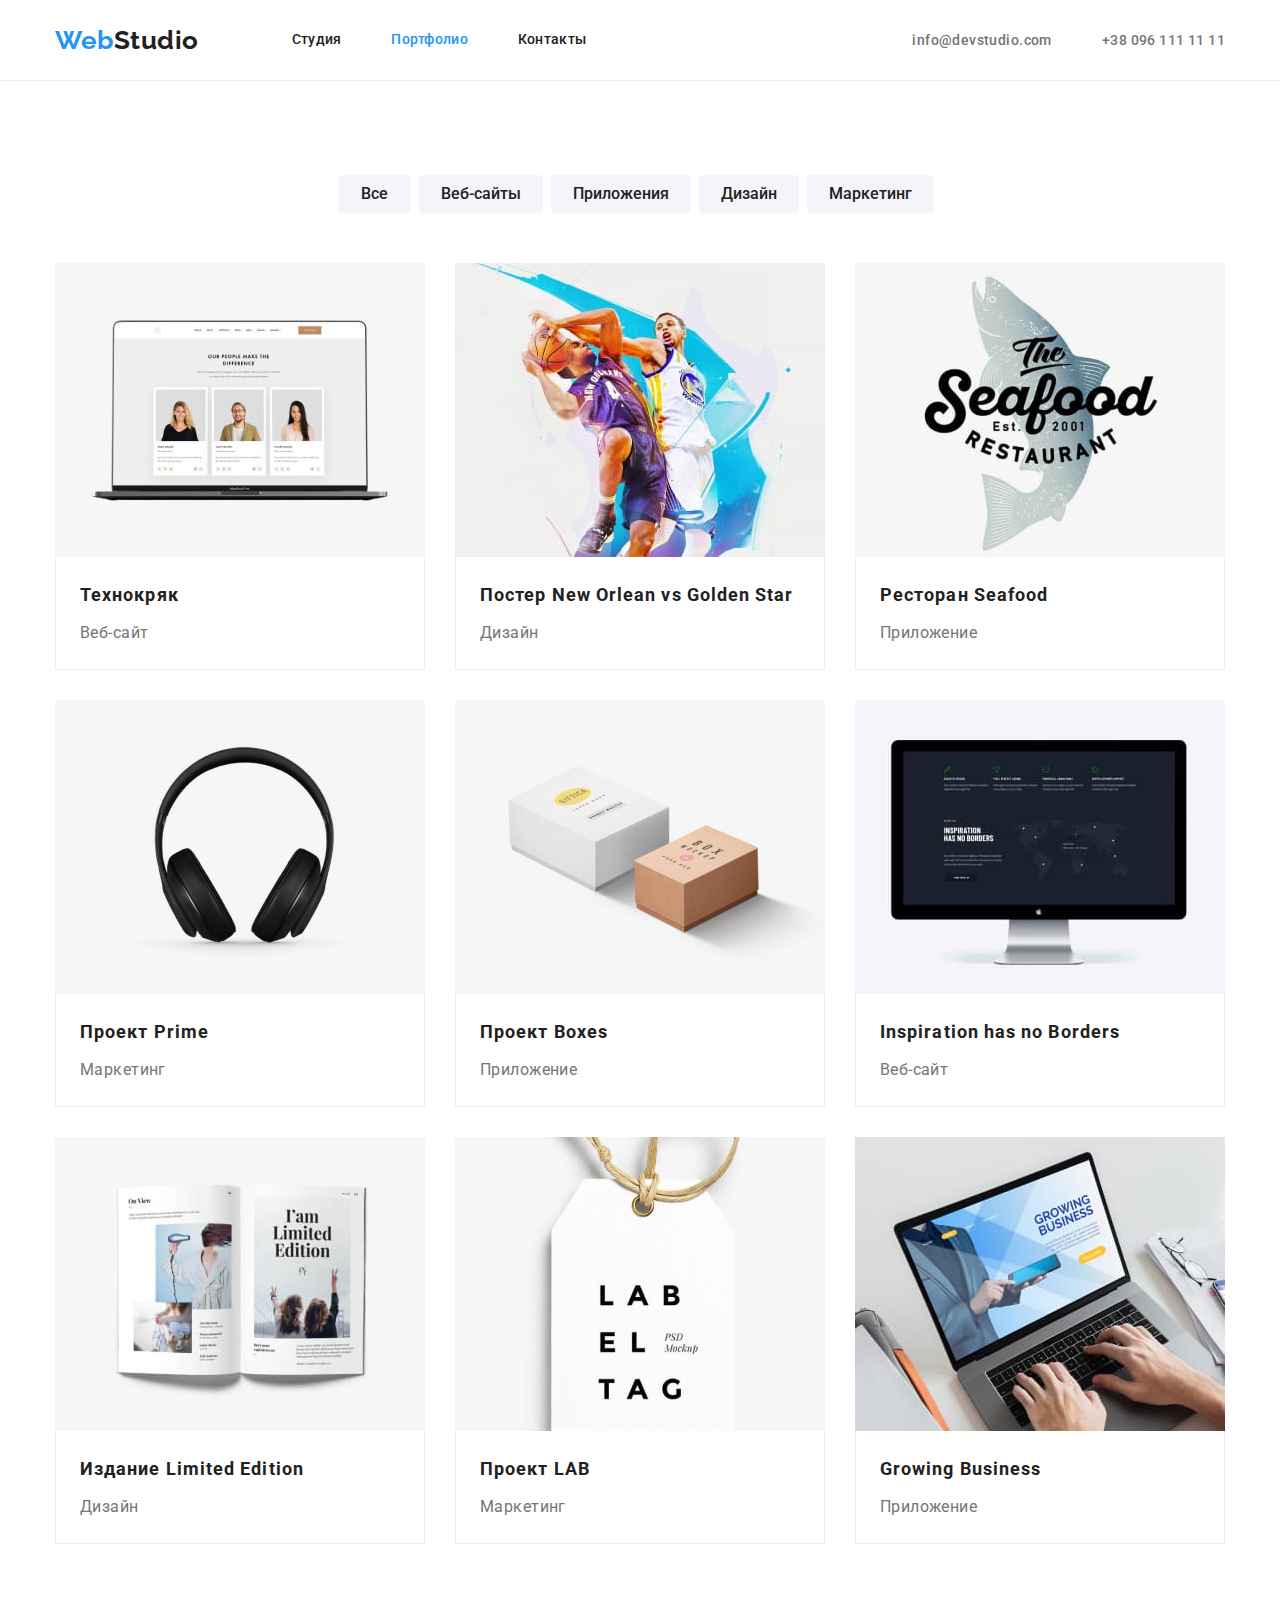
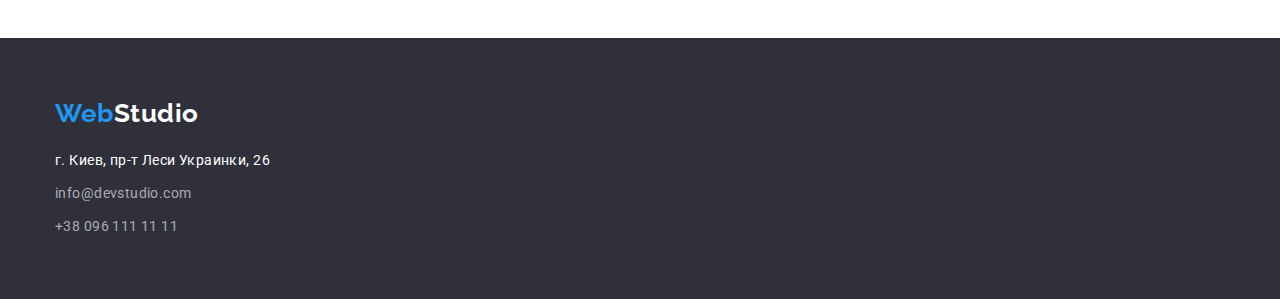
==== portfolio.html @ bd43dd27 "Summary" ====
<!DOCTYPE html>
<html lang="ru">
  <head>
    <meta charset="UTF-8" />
    <meta http-equiv="X-UA-Compatible" content="IE=edge" />
    <meta name="viewport" content="width=device-width, initial-scale=1.0" />
    <title>Веб-студия - Портфолио</title>
    <link
      href="https://fonts.googleapis.com/css2?family=Raleway:wght@700&family=Roboto:wght@400;500;700;900&display=swap"
      rel="stylesheet"
    />
    <link
      rel="stylesheet"
      href="https://cdnjs.cloudflare.com/ajax/libs/modern-normalize/1.1.0/modern-normalize.min.css"
    />
    <link rel="stylesheet" href="./css/styles.css" />
  </head>

  <body>
    <!-- Шапка -->
    <header class="page-header">
      <nav class="container main-nav">
        <a class="logo" href="./index.html" lang="en"
          >Web<span class="logo-web">Studio</span></a
        >
        <ul class="pages-list">
          <li class="item"><a class="link" href="./index.html">Студия</a></li>
          <li class="item">
            <a class="link current" href="">Портфолио</a>
          </li>
          <li class="item"><a class="link" href="">Контакты</a></li>
        </ul>
        <ul class="contact-list">
          <li class="item">
            <a class="link" href="mailto:info@devstudio.com"
              >info@devstudio.com</a
            >
          </li>
          <li class="item">
            <a class="link" href="tel:+380961111111">+38 096 111 11 11</a>
          </li>
        </ul>
      </nav>
    </header>

    <main>
      <!--Наши услуги-->
      <section class="section-works">
       <div class="container">
        <h1 class="visualy-hidden">Наши услуги</h1>
        <ul class="button">
            <li><button class="item" type="button">Все</button></li>
            <li><button class="item" type="button">Веб-сайты</button></li>
            <li><button class="item" type="button">Приложения</button></li>
            <li><button class="item" type="button">Дизайн</button></li>
            <li><button class="item" type="button">Маркетинг</button></li>
          </ul>
          <ul class="work-cards">
            <li class="card">
              <a class="link" href=""
                ><img
                  class="card-image"
                  src="./images/tehnokryak.jpg"
                  alt="Три фото членов команды"
                  width="370"/>
              <div class="card-sign">
                <h2 class="title">Технокряк</h2>
                <p class="text">Веб-сайт</p></a>
              </div>
            </li>
           <li class="card">
              <a class="link" href=""
                ><img
                  class="card-image"
                  src="./images/poster-new-orlean.jpg"
                  alt="Два баскетболиста"
                  width="370"/>
                  <div class="card-sign">
                <h2 class="title">
                  Постер <span lang="en">New Orlean vs Golden Star</span>
                </h2>
                <p class="text">Дизайн</p></a>
              </div>
            </li>
            <li class="card">
              <a class="link" href=""
                ><img
                  class="card-image"
                  src="./images/restaurant-seafood.jpg"
                  alt="Логотип ресторана Seafood"
                  width="370"/>
                  <div class="card-sign">
                <h2 class="title">Ресторан <span lang="en">Seafood</span></h2>
                <p class="text">Приложение</p></a>
              </div>
            </li>
          <li class="card">
              <a class="link" href=""
                ><img
                  class="card-image"
                  src="./images/project-prime.jpg"
                  alt="Наушники"
                  width="370"/>
                  <div class="card-sign">
                <h2 class="title">Проект <span lang="en">Prime</span></h2>
                <p class="text">Маркетинг</p></a>
              </div>
            </li>
          <li class="card">
              <a class="link" href=""
                ><img
                  class="card-image"
                  src="./images/project-boxes.jpg"
                  alt="Две коробки"
                  width="370"/>
                  <div class="card-sign">
                <h2 class="title">Проект <span lang="en">Boxes</span></h2>
                <p class="text">Приложение</p></a>
              </div>
            </li>
            <li class="card">
              <a class="link" href=""
                ><img
                  class="card-image"
                  src="./images/inspiration.jpg"
                  alt="Заголовок на темном фоне"
                  width="370"/>
                  <div class="card-sign">
                <h2 class="title" lang="en">Inspiration has no Borders</h2>
                <p class="text">Веб-сайт</p></a>
              </div>
            </li>
            <li class="card">
              <a class="link" href=""
                ><img
                  class="card-image"
                  src="./images/limited-edition.jpg"
                  alt="Разворот журнала"
                  width="370"/>
                  <div class="card-sign"> 
                <h2 class="title">
                  Издание <span lang="en">Limited Edition</span>
                </h2>
                <p class="text">Дизайн</p></a>
              </div> 
            </li>
            <li class="card">
              <a class="link" href=""
                ><img
                  class="card-image"
                  src="./images/project-lab.jpg"
                  alt="Этикетка Lab el Tag"
                  width="370"/>
                  <div class="card-sign"> 
                <h2 class="title">Проект <span lang="en">LAB</span></h2>
                <p class="text">Маркетинг</p></a>
              </div> 
            </li>
            <li class="card">
              <a class="link" href=""
                ><img
                  class="card-image"
                  src="./images/growing-bisiness.jpg"
                  alt="Руки на клавиатуре ноутбука"
                  width="370"/>
                <div class="card-sign"> 
                <h2 class="title" lang="en">Growing Business</h2>
                <p class="text">Приложение</p></a>
                 </div> 
            </li>
           </ul>
        </div>
      </section>
    </main>

    <!--Подвал-->
    <footer class="footer">
      <div class="container">
        <a class="logo" href="./index.html" lang="en"
          >Web<span class="logo-web">Studio</span></a
        >
        <address>
          <ul class="address">
            <li class="item"><p class="text">г. Киев, пр-т Леси Украинки, 26</p></li>
            <li class="item">
              <a class="link" href="mailto:info@devstudio.com"
                >info@devstudio.com</a>
            </li>
            <li class="item">
              <a class="link" href="tel:+380961111111">+38 096 111 11 11</a>
            </li>
          </ul>
        </address>
    </footer>
  </body>
</html>
---- css/styles.css ----
:root {
  --primary-text-color: #757575;
  --title-text-color: #212121;
  --first-accent-color: #2196f3;
  --second-accent-color: #ffffff;
  --second-background-color: #f5f4fa;
  --third-background-color: #2f303a;
}

html{
  box-sizing: border-box;
  } 
*,
*::before,
*::after{
box-sizing: inherit;
}

body {
  margin: 0;
  background-color: #ffffff;
  color: #757575;

  font-family: Roboto, sans-serif;
  font-size: 14px;
  letter-spacing: 0.03em;
}

ul {
  list-style: none;
  padding: 0;
  margin: 0;
}

.link {
  text-decoration: none;
  padding: 0;
  margin: 0;
}

h1, h2, h3, p{
  margin: 0;
}

img{
  display: block;
  max-width: 100%;
  height: auto;
 }

/* основной цвет текста #757575 (абзацы) */
/* вторичный цвет текста #212121 (заголовки h2,h3)*/
/* акцентный цвет #2196f3 */
/* вторичный цвет фона #f5f4fa */

/* Навигация сайта - шапка */

/* Page header */
.container{
  width: 1200px;
  padding-left: 15px;
  padding-right: 15px;
  margin: 0 auto;  
}

.page-header .main-nav{
  display: flex;
  align-items: center;
}

.page-header{
  border-bottom: 1px solid #ECECEC;
}

.logo {
  color: var(--first-accent-color);

  font-family: Raleway, sans-serif;
  font-weight: 700;
  font-size: 26px;
  line-height: 1.19;
  letter-spacing: 0.02em;
  text-decoration: none;
}

.logo-web {
  color: var(--title-text-color);
}

.logo .logo-web:hover,
.logo .logo-web:hover:focus {
  color: var(--first-accent-color);
}

.pages-list{
  display: flex;
  margin-left: 93px;
}

.pages-list .item:not(:last-child){
  margin-right: 50px;
}

.pages-list .link {
  display: block;
  padding-top: 32px;
  padding-bottom: 32px;

  color: var(--title-text-color);

  font-weight: 500;
  line-height: 1.14;
  letter-spacing: 0.02em;
  text-decoration: none;
}

.pages-list .link.current {
  color: var(--first-accent-color);
}

.pages-list .link:hover,
.pages-list .link:focus {
  color: var(--first-accent-color);
}

.contact-list{
  display: flex;
  margin-left: auto;
}

.contact-list .item + .item{
  margin-left: 50px;
}

.contact-list .link {
  display: block;
  padding-top: 32px;
  padding-bottom: 32px;

  color: var(--primary-text-color);
  font-weight: 500;
  text-decoration: none;
}

.contact-list .link:hover,
.contact-list .link:focus {
  color: var(--first-accent-color);
}

/* Герой */
.hiro{
  text-align: center;
}

.hiro-title {
  color: var(--second-accent-color);

  font-weight: 900;
  font-size: 44px;
  line-height: 1.36;
  text-align: center;
  letter-spacing: 0.06em;
  text-transform: uppercase;
  width: 696px;
  margin: 0 auto;
}
/* Бекграунд временный, только чтобы увидеть белый текст */
.hiro {
  background-color: var(--third-background-color);
  padding: 200px 0;
}

.hiro-button {
  display: inline-block;
  padding: 10px 32px;
  border: none;
  border-radius: 4px;
  min-width: 200px;
  min-height: 50px;
  margin-top: 30px;
   
  color: var(--second-accent-color);
  background-color: var(--first-accent-color);

  font-weight: 700;
  font-size: 16px;
  line-height: 1.88;
  letter-spacing: 0.06em;
  text-align: center;

  cursor: pointer;
}

.hiro-button:hover,
.hiro-button:focus{
background-color: #188CE8;
}
 
/* Секции */
.section, 
.section-team,
.section-works{
  padding-top: 94px;
  padding-bottom: 94px;
}

.section.no-padding{
  padding-top: 0;
}

.section-title {
  margin-bottom: 50px;
  color: var(--title-text-color);

  font-weight: 700;
  font-size: 36px;
  line-height: 1.17;
  text-align: center;
}

/* Преимущества */
.visualy-hidden{
  position: absolute;
  white-space: nowrap;
  width: 1px;
  height: 1px;
  overflow: hidden;
  border: 0;
  padding: 0;
  clip: rect(0 0 0 0);
  clip-path: inset(50%);
  margin: -1px;
}

.feature-list{
 display: flex;
}
 
.feature-list .element{
  flex-basis: calc((100%-90px) / 4);
  margin-right: 30px;
}

.feature-list .element:nth-child(4n){
  margin-right: 0px;
}

.feature-list .element{
  width: 270px;
}

.feature-list .title {
  margin-bottom: 10px;
  color: var(--title-text-color);

  font-weight: 700;
  font-size: 14px;
  line-height: 1.14;
  text-transform: uppercase;
}

.feature-list .text {
  line-height: 1.71;
 }


/* Услуги */
.work-list{
  display: flex;
  justify-content: space-between;
}
.work-list .title{
  margin-bottom: 50px;
}

/* Команда */
.team{
  display: flex;
}

.team-item{
  flex-basis: calc((100%-90px) / 4);
  margin-right: 30px;
}

.team-item:nth-child(4n){
  margin-right: 0px;
}

.team .card-sign{
  width: 270px;
  padding: 30px 0px;
}

.team-item{
  background: #FFFFFF;
  box-shadow: 0px 1px 3px rgba(0, 0, 0, 0.12), 0px 1px 1px rgba(0, 0, 0, 0.14), 0px 2px 1px rgba(0, 0, 0, 0.2);
  border-radius: 0px 0px 4px 4px;
  border-top: none;
}

.team .title {
  margin-top: 0px;
  margin-bottom: 10px;

  color: var(--title-text-color);

  font-weight: 500;
  font-size: 16px;
  line-height: 1.19;
  text-align: center;
}

.team .text {

  color: var(--primary-text-color);

  font-size: 16px;
  line-height: 1.19;
  text-align: center;
}

.section-team {
  background-color: var(--second-background-color);
}

/* Наши услуги */

.visualy-hidden{
  position: absolute;
  white-space: nowrap;
  width: 1px;
  height: 1px;
  overflow: hidden;
  border: 0;
  padding: 0;
  clip: rect(0 0 0 0);
  clip-path: inset(50%);
  margin: -1px;
}

.section-works .container{
  width: 1200px;
  padding-left: 15px;
  padding-right: 15px;
  margin-left: auto;
  margin-right: auto;
  }
 
/* Фильтр кнопок */

.button{
  display: flex;
  margin-bottom: 50px;
  justify-content: center;
}

.button .item{
  margin-right: 8px;
}

.button .item:not(:last-child){
  margin-right: 8px;
}

.button .item {
  color: var(--title-text-color);
  background-color: var(--second-background-color);

  font-weight: 500;
  font-size: 16px;
  line-height: 1.6;
  text-align: center;
  border: none;
  border-radius: 4px;

  display: inline-block;
  padding: 6px 22px;
  border-radius: 4px;
  min-width: 73px;
  min-height: 38px;

  cursor: pointer;
}

.link:hover,
.logo:hover {
  cursor: default;
}

.button .item:hover,
.button .item:focus {
  color: var(--second-accent-color);
  background-color: var(--first-accent-color);
  box-shadow: 0px 3px 1px rgba(0, 0, 0, 0.1), 0px 1px 2px rgba(0, 0, 0, 0.08), 0px 2px 2px rgba(0, 0, 0, 0.12);
}

/* Рабочие карточки */
.work-cards{
  display: flex;
  flex-wrap: wrap;
}

.card{
flex-basis: calc((100% - 60px) / 3);
margin-right: 30px;
margin-bottom: 30px;
}

.card:nth-child(3n){
  margin-right: 0px;
}

.card:nth-last-child(-n + 3){
  margin-bottom: 0px;
}

.work-cards .card-sign{
  padding: 20px 24px;
  background: #FFFFFF;
  border: 1px solid #EEEEEE;
  border-top: none;
}

.work-cards .title {
  margin-top: 0;
  margin-bottom: 0;
  color: var(--title-text-color);

  font-weight: 700;
  font-size: 18px;
  line-height: 2;
  letter-spacing: 0.06em;
  text-decoration: none;
}

.work-cards .text {
  margin-top: 4px;
  margin-bottom: 0;
  color: var(--primary-text-color);

  font-size: 16px;
  line-height: 2;
  text-decoration: none;
}

/* Подвал */
.footer{
  padding-top: 60px;
  padding-bottom: 60px;
}

.footer .logo {
  color: var(--first-accent-color);

  font-family: Raleway, sans-serif;
  font-weight: 700;
  font-size: 26px;
  line-height: 1.19;
  text-decoration: none;
}

.footer .logo-web {
  color: var(--second-accent-color);
}

.logo .logo-web:hover,
.logo .logo-web:focus {
  color: var(--first-accent-color);
}

/* Бекграунд временный, только чтобы увидеть белый текст */
.footer {
  background-color: var(--third-background-color);
}

.address .text {
  margin-top: 20px;
  margin-bottom:9px;
  color: var(--second-accent-color);

  line-height: 1.71;
  font-style: normal;
}

.address .link {
  margin-bottom: 9px;
  color: rgba(255, 255, 255, 0.6);

  line-height: 1.71;
  font-style: normal;
  text-decoration: none;
}

.address .item:not(:last-child){
  margin-bottom: 9px;
}

.address .link:hover,
.address .link:focus {
  color: var(--first-accent-color);
}
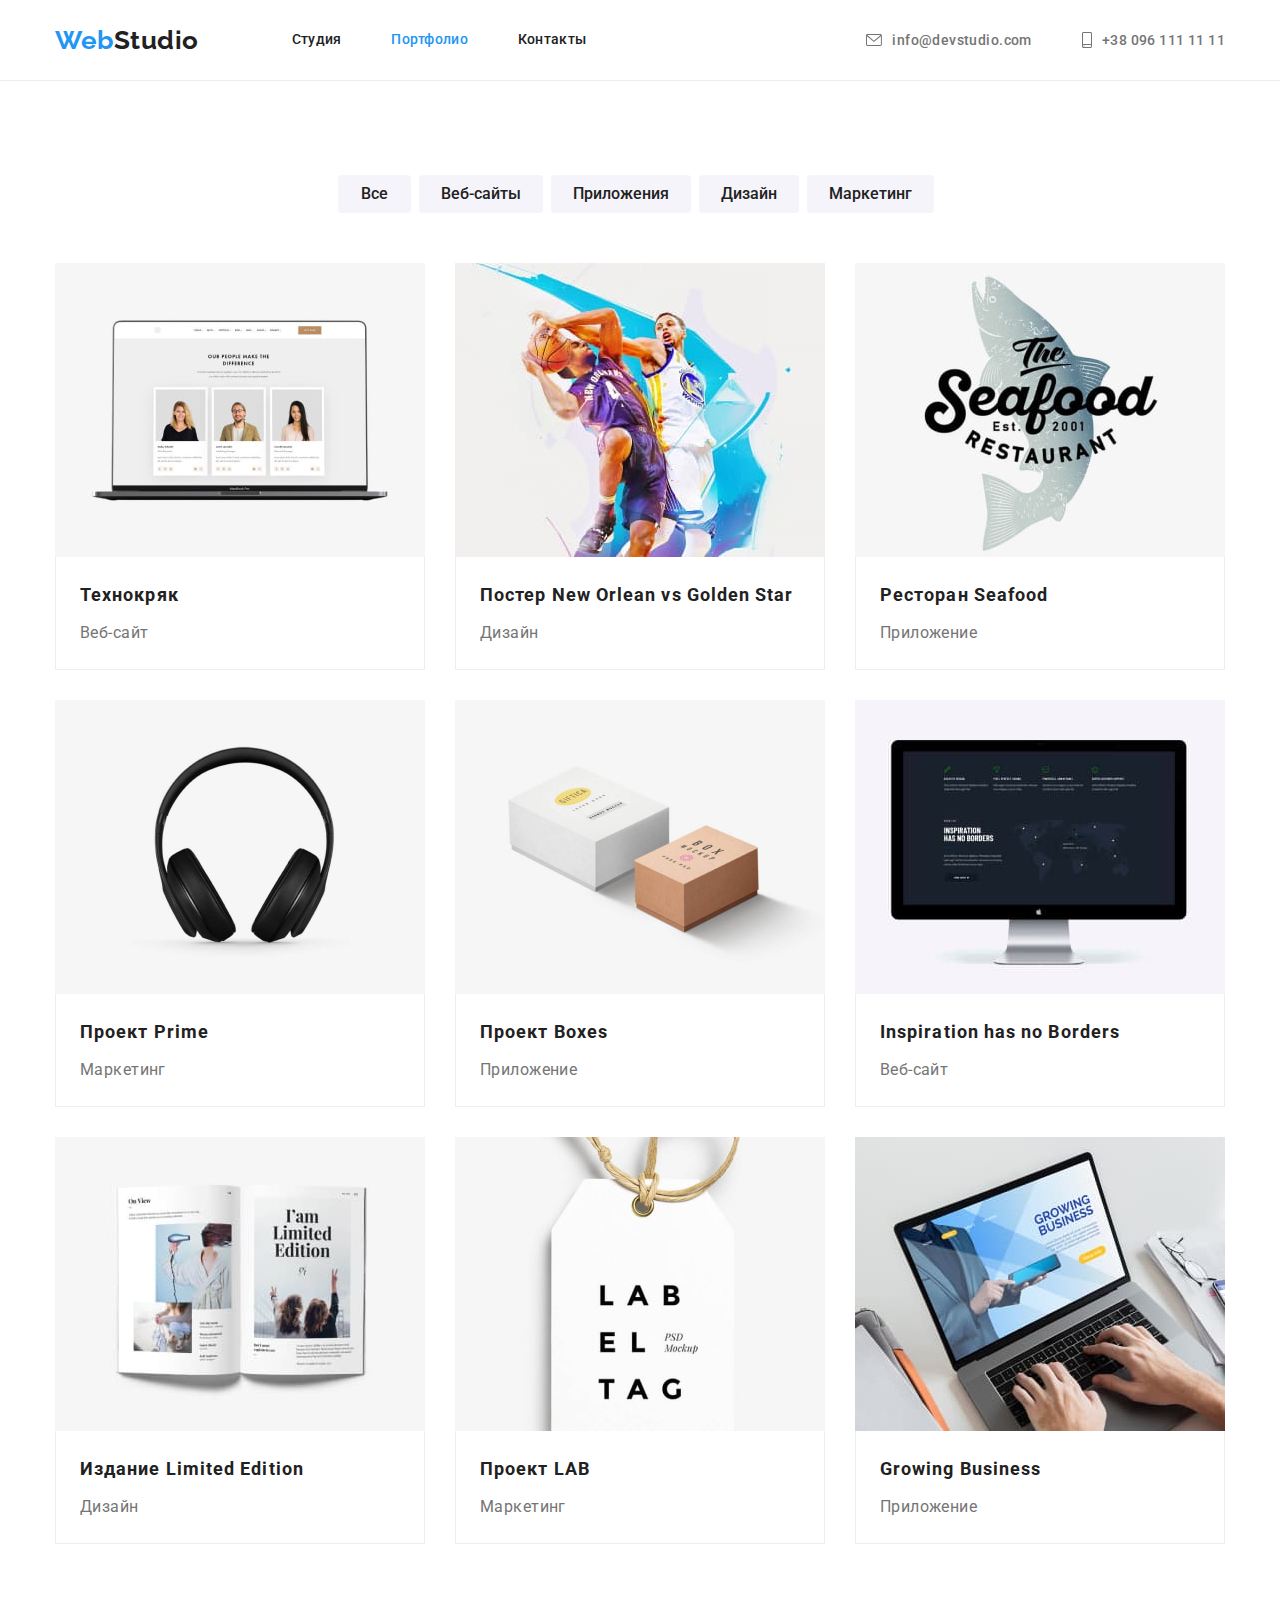
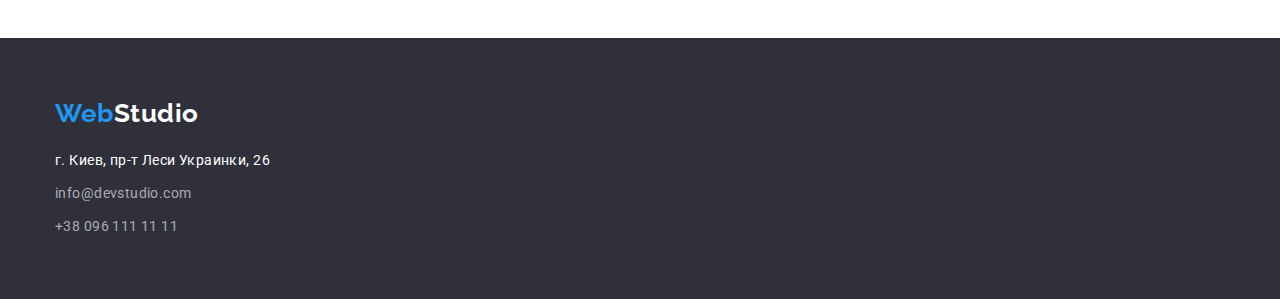
==== commit dbf2c88a: "Summary (required 3)" ====
--- a/portfolio.html
+++ b/portfolio.html
@@ -32,12 +32,12 @@
         </ul>
         <ul class="contact-list">
           <li class="item">
-            <a class="link" href="mailto:info@devstudio.com"
-              >info@devstudio.com</a
-            >
+            <a class="link"><svg width="16px" height="12px" class="link-icon"><use href="./images/icons.svg#icon-envelope"></use></svg> 
+            <href="mailto:info@devstudio.com">info@devstudio.com</a>
           </li>
           <li class="item">
-            <a class="link" href="tel:+380961111111">+38 096 111 11 11</a>
+            <a class="link"><svg width="10px" height="16px" class="link-icon"><use href="./images/icons.svg#icon-smartphone"></use></svg>
+            <href="tel:+380961111111">+38 096 111 11 11</a>
           </li>
         </ul>
       </nav>
@@ -60,7 +60,7 @@
               <a class="link" href=""
                 ><img
                   class="card-image"
-                  src="./images/tehnokryak.jpg"
+                  src="./images/work-cards/tehnokryak.jpg"
                   alt="Три фото членов команды"
                   width="370"/>
               <div class="card-sign">
@@ -72,7 +72,7 @@
               <a class="link" href=""
                 ><img
                   class="card-image"
-                  src="./images/poster-new-orlean.jpg"
+                  src="./images/work-cards/poster-new-orlean.jpg"
                   alt="Два баскетболиста"
                   width="370"/>
                   <div class="card-sign">
@@ -86,7 +86,7 @@
               <a class="link" href=""
                 ><img
                   class="card-image"
-                  src="./images/restaurant-seafood.jpg"
+                  src="./images/work-cards/restaurant-seafood.jpg"
                   alt="Логотип ресторана Seafood"
                   width="370"/>
                   <div class="card-sign">
@@ -98,7 +98,7 @@
               <a class="link" href=""
                 ><img
                   class="card-image"
-                  src="./images/project-prime.jpg"
+                  src="./images/work-cards/project-prime.jpg"
                   alt="Наушники"
                   width="370"/>
                   <div class="card-sign">
@@ -110,7 +110,7 @@
               <a class="link" href=""
                 ><img
                   class="card-image"
-                  src="./images/project-boxes.jpg"
+                  src="./images/work-cards/project-boxes.jpg"
                   alt="Две коробки"
                   width="370"/>
                   <div class="card-sign">
@@ -122,7 +122,7 @@
               <a class="link" href=""
                 ><img
                   class="card-image"
-                  src="./images/inspiration.jpg"
+                  src="./images/work-cards/inspiration.jpg"
                   alt="Заголовок на темном фоне"
                   width="370"/>
                   <div class="card-sign">
@@ -134,7 +134,7 @@
               <a class="link" href=""
                 ><img
                   class="card-image"
-                  src="./images/limited-edition.jpg"
+                  src="./images/work-cards/limited-edition.jpg"
                   alt="Разворот журнала"
                   width="370"/>
                   <div class="card-sign"> 
@@ -148,7 +148,7 @@
               <a class="link" href=""
                 ><img
                   class="card-image"
-                  src="./images/project-lab.jpg"
+                  src="./images/work-cards/project-lab.jpg"
                   alt="Этикетка Lab el Tag"
                   width="370"/>
                   <div class="card-sign"> 
@@ -160,7 +160,7 @@
               <a class="link" href=""
                 ><img
                   class="card-image"
-                  src="./images/growing-bisiness.jpg"
+                  src="./images/work-cards/growing-bisiness.jpg"
                   alt="Руки на клавиатуре ноутбука"
                   width="370"/>
                 <div class="card-sign"> 
--- a/css/styles.css
+++ b/css/styles.css
@@ -1,10 +1,12 @@
-:root {
+ :root {
   --primary-text-color: #757575;
   --title-text-color: #212121;
   --first-accent-color: #2196f3;
   --second-accent-color: #ffffff;
   --second-background-color: #f5f4fa;
-  --third-background-color: #2f303a;
+  --footer-background-color: #2F303A;
+  --hiro-background-color: #C4C4C4;
+  --icon-color: #AFB1B8;
 }
 
 html{
@@ -126,6 +128,7 @@
 .contact-list{
   display: flex;
   margin-left: auto;
+  
 }
 
 .contact-list .item + .item{
@@ -133,24 +136,48 @@
 }
 
 .contact-list .link {
-  display: block;
+  display: flex;
   padding-top: 32px;
   padding-bottom: 32px;
-
+  align-items: center;
   color: var(--primary-text-color);
   font-weight: 500;
   text-decoration: none;
 }
 
-.contact-list .link:hover,
-.contact-list .link:focus {
-  color: var(--first-accent-color);
+.link-icon{
+  color: var(--primary-text-color);
+  margin-right: 10px;
+}
+
+.link:hover,
+.link:focus{
+  color: var(--first-accent-color);
+}
+
+.link-icon{
+  fill: currentColor;
+}
+
+.link-icon:hover{
+color: var(--first-accent-color);
 }
 
 /* Герой */
 .hiro{
+  display: flex;
+  padding: 200px 0;
+  background-color: var(--hiro-background-color);
   text-align: center;
-}
+  
+  max-width: 1600px;
+  max-height: 600px;
+  margin: 0 auto;
+  background-image: linear-gradient(to right, rgba(47, 48, 58, 0.4), rgba(47, 48, 58, 0.4)), url(../images/hiro.jpg);
+  background-position: center;
+  background-size: cover;
+  background-repeat: no-repeat;
+ }
 
 .hiro-title {
   color: var(--second-accent-color);
@@ -163,11 +190,6 @@
   text-transform: uppercase;
   width: 696px;
   margin: 0 auto;
-}
-/* Бекграунд временный, только чтобы увидеть белый текст */
-.hiro {
-  background-color: var(--third-background-color);
-  padding: 200px 0;
 }
 
 .hiro-button {
@@ -199,7 +221,8 @@
 /* Секции */
 .section, 
 .section-team,
-.section-works{
+.section-works,
+.section-clients{
   padding-top: 94px;
   padding-bottom: 94px;
 }
@@ -234,8 +257,9 @@
 
 .feature-list{
  display: flex;
-}
- 
+ width: 270px;
+}
+
 .feature-list .element{
   flex-basis: calc((100%-90px) / 4);
   margin-right: 30px;
@@ -245,11 +269,20 @@
   margin-right: 0px;
 }
 
-.feature-list .element{
-  width: 270px;
-}
+.feature-icon{
+ display: flex;
+
+ align-items: center;
+ justify-content: center;
+ height: 120px;
+ width: 270px;
+ margin-bottom: 30px;
+ background-color: #F5F4FA;
+ border-radius: 4px;
+ }
 
 .feature-list .title {
+  margin-top: 30px;
   margin-bottom: 10px;
   color: var(--title-text-color);
 
@@ -261,6 +294,7 @@
 
 .feature-list .text {
   line-height: 1.71;
+  width: 270px;
  }
 
 
@@ -312,7 +346,6 @@
 }
 
 .team .text {
-
   color: var(--primary-text-color);
 
   font-size: 16px;
@@ -322,6 +355,60 @@
 
 .section-team {
   background-color: var(--second-background-color);
+}
+
+.social-media-list{
+  display: flex;
+  justify-content: center;
+}
+
+.social-media-item:not(:last-child){
+  margin-right: 10px;
+}
+
+.social-media-link{
+  display: flex;
+  align-items: center;
+  justify-content: center;
+  width: 44px;
+  height: 44px;
+  color: var(--icon-color);
+  background-color: var(--second-accent-color);
+  border-radius: 50%;
+  margin-top: 16px;
+}
+
+.social-media-link:hover,
+.social-media-link:focus{
+color: var(--second-accent-color);
+background-color: var(--first-accent-color);
+}
+
+.social-media-icon{
+  fill: currentColor;
+}
+
+/* Клиенты */
+
+.client-list{
+ display: flex;
+ justify-content: space-between;
+ gap: 30px;
+}
+
+.client-logo{
+  border: 1px solid var(--icon-color);
+  border-radius: 4px;
+}
+
+.client-logo:hover,
+.client-logo:focus{
+  color: var(--first-accent-color);
+  border-color: var(--first-accent-color);
+}
+
+.client-logo-icon{
+  fill: currentColor;
 }
 
 /* Наши услуги */
@@ -448,6 +535,14 @@
 .footer{
   padding-top: 60px;
   padding-bottom: 60px;
+
+  display: flex;
+  align-items: baseline;
+  background-color: var(--footer-background-color);
+}
+
+.footer-container{
+  display: inline-block;
 }
 
 .footer .logo {
@@ -469,11 +564,6 @@
   color: var(--first-accent-color);
 }
 
-/* Бекграунд временный, только чтобы увидеть белый текст */
-.footer {
-  background-color: var(--third-background-color);
-}
-
 .address .text {
   margin-top: 20px;
   margin-bottom:9px;
@@ -500,3 +590,41 @@
 .address .link:focus {
   color: var(--first-accent-color);
 }
+
+.social-icons{
+display: inline-block;
+margin-left: 70px;
+}
+
+.social-icons .title{
+  margin-bottom: 20px;
+  color: var(--second-accent-color);
+
+  font-weight: 700;
+  font-size: 14px;
+  line-height: 1.14;
+  text-transform: uppercase;
+}
+
+.social-media-list{
+  display: flex;
+  justify-content: center;
+}
+
+.social-media-item:not(:last-child){
+  margin-right: 10px;
+}
+
+.social-media-link{
+  display: flex;
+  width: 44px;
+  height: 44px;
+  color:  var(--second-accent-color);
+  background-color: rgba(255, 255, 255, 0.1);
+  border-radius: 50%;
+}
+
+.social-media-link:hover,
+.social-media-link:focus{
+background-color: var(--first-accent-color);
+}
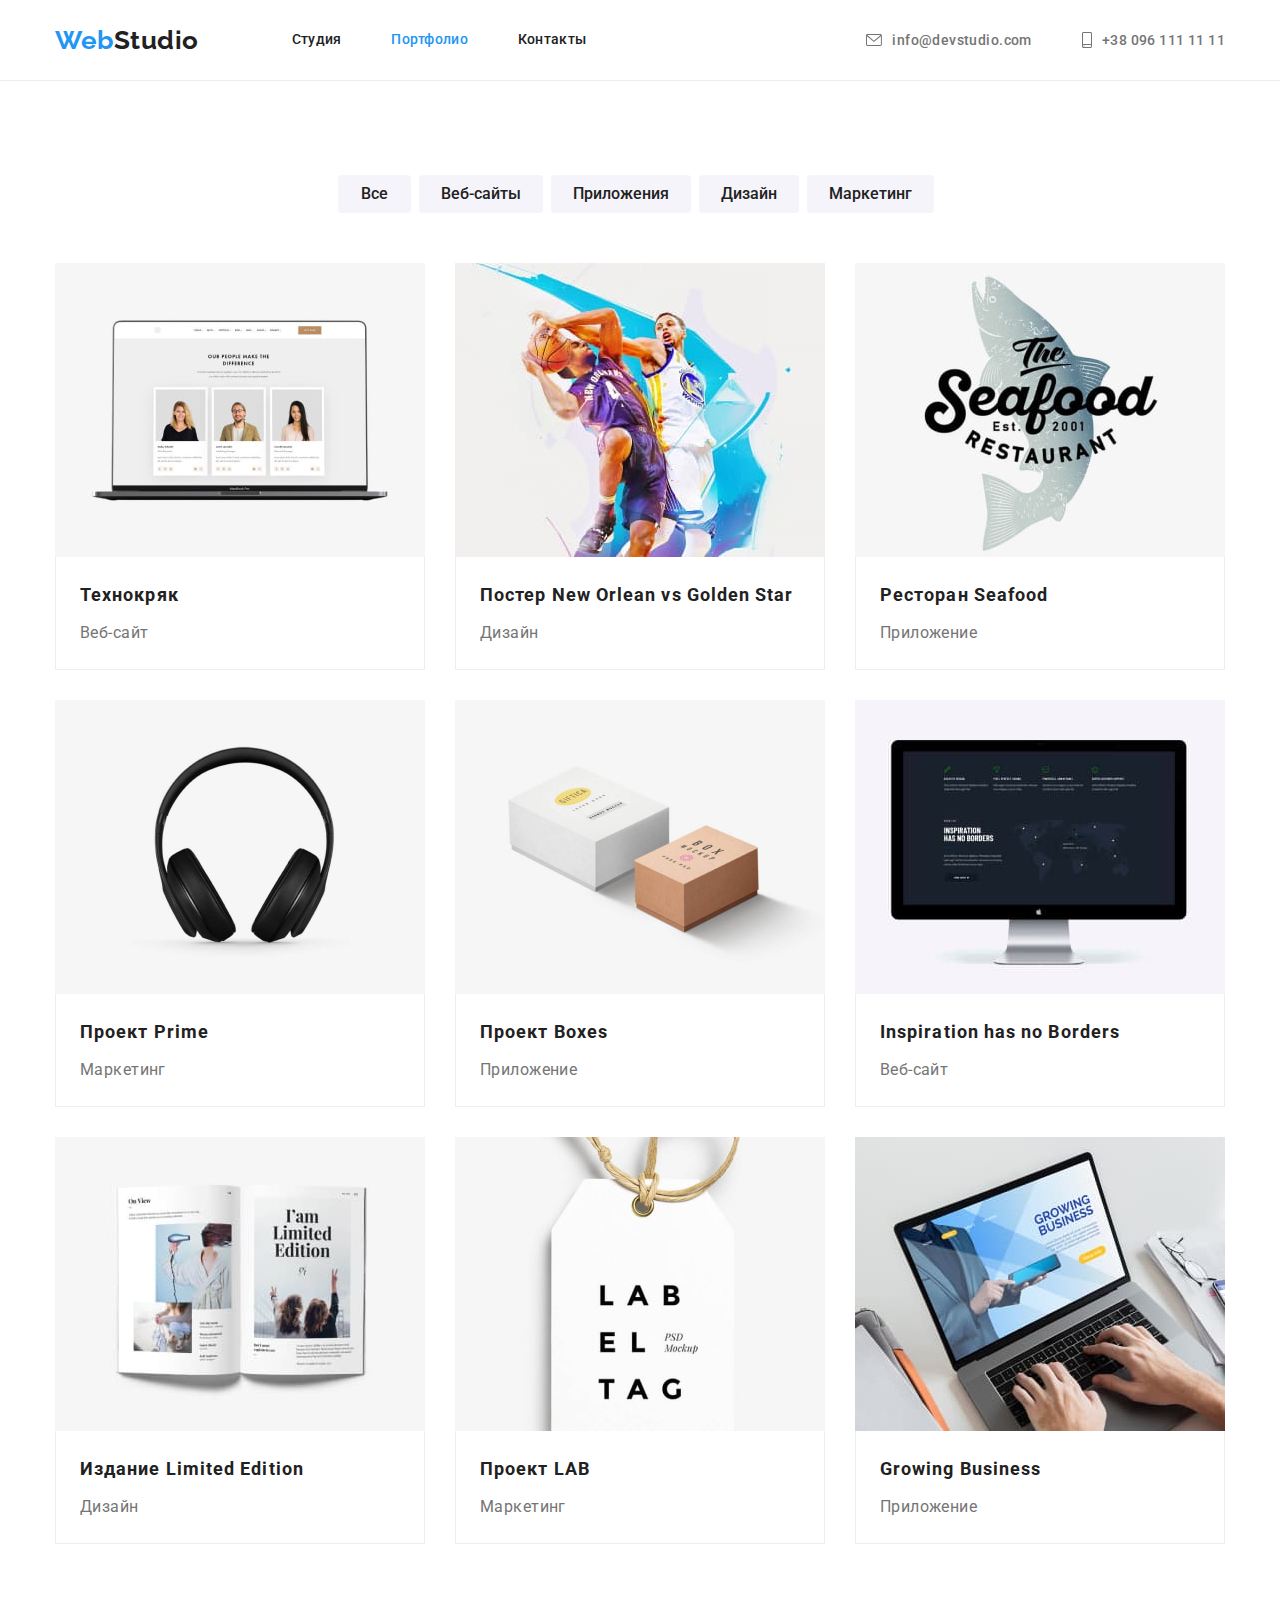
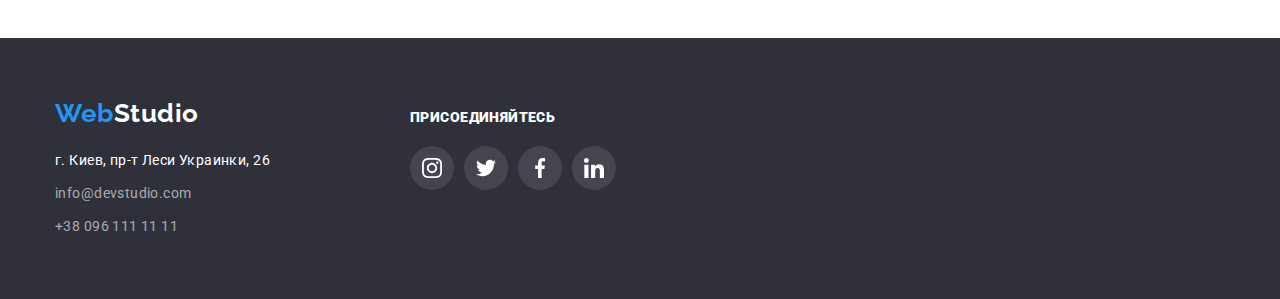
==== commit b16ba71c: "Summary (required 5)" ====
--- a/portfolio.html
+++ b/portfolio.html
@@ -174,11 +174,11 @@
     </main>
 
     <!--Подвал-->
-    <footer class="footer">
-      <div class="container">
+    <footer class="page-footer">
+      <div class="container container-footer">
+      <div class="footer-container">
         <a class="logo" href="./index.html" lang="en"
-          >Web<span class="logo-web">Studio</span></a
-        >
+          >Web<span class="logo-web">Studio</span></a>
         <address>
           <ul class="address">
             <li class="item"><p class="text">г. Киев, пр-т Леси Украинки, 26</p></li>
@@ -191,6 +191,54 @@
             </li>
           </ul>
         </address>
+      </div>
+
+      <div class="social-icons">
+        <h3 class="title"><strong>Присоединяйтесь</strong></h3>
+        <ul class="footer-social-media-list">
+         <li class="footer-social-media-item">
+            <a class="footer-social-media-link" 
+            href="" 
+            target="_blank" 
+            rel="noopener noreferrer" 
+            aria-label="instagram">
+             <svg class="social-media-icon" width="20" height="20"><use href="./images/icons.svg#icon-instagram"></use>
+             </svg>
+            </a>
+          </li>
+          <li class="footer-social-media-item">
+            <a class="footer-social-media-link" 
+            href="" 
+            target="_blank" 
+            rel="noopener noreferrer" 
+            aria-label="twitter">
+             <svg class="social-media-icon" width="20" height="20"><use href="./images/icons.svg#icon-twitter"></use>
+             </svg>
+            </a>
+          </li>
+          <li class="footer-social-media-item">
+            <a class="footer-social-media-link" 
+            href="" 
+            target="_blank" 
+            rel="noopener noreferrer" 
+            aria-label="facebook">
+             <svg class="social-media-icon" width="20" height="20"><use href="./images/icons.svg#icon-facebook"></use>
+             </svg>
+            </a>
+          </li>
+          <li class="footer-social-media-item">
+            <a class="footer-social-media-link" 
+            href="" 
+            target="_blank" 
+            rel="noopener noreferrer" 
+            aria-label="linkedin">
+             <svg class="social-media-icon" width="20" height="20"><use href="./images/icons.svg#icon-linkedin"></use>
+             </svg>
+            </a>
+          </li>
+        </ul>
+      </div>
+    </div>
     </footer>
   </body>
 </html>
--- a/css/styles.css
+++ b/css/styles.css
@@ -12,6 +12,7 @@
 html{
   box-sizing: border-box;
   } 
+
 *,
 *::before,
 *::after{
@@ -128,7 +129,6 @@
 .contact-list{
   display: flex;
   margin-left: auto;
-  
 }
 
 .contact-list .item + .item{
@@ -145,7 +145,7 @@
   text-decoration: none;
 }
 
-.link-icon{
+.link .link-icon{
   color: var(--primary-text-color);
   margin-right: 10px;
 }
@@ -155,11 +155,11 @@
   color: var(--first-accent-color);
 }
 
-.link-icon{
+.link .link-icon{
   fill: currentColor;
 }
 
-.link-icon:hover{
+.link .link-icon:hover{
 color: var(--first-accent-color);
 }
 
@@ -366,12 +366,17 @@
   margin-right: 10px;
 }
 
+.social-media-item{
+  width: 44px;
+  height: 44px;
+}
+
 .social-media-link{
   display: flex;
   align-items: center;
   justify-content: center;
-  width: 44px;
-  height: 44px;
+  width: 100%;
+  height: 100%;
   color: var(--icon-color);
   background-color: var(--second-accent-color);
   border-radius: 50%;
@@ -482,6 +487,11 @@
   box-shadow: 0px 3px 1px rgba(0, 0, 0, 0.1), 0px 1px 2px rgba(0, 0, 0, 0.08), 0px 2px 2px rgba(0, 0, 0, 0.12);
 }
 
+.work-cards .card:hover,
+.work-cards .card:focus{
+  box-shadow: 0px 1px 1px rgba(0, 0, 0, 0.12), 0px 4px 4px rgba(0, 0, 0, 0.06), 1px 4px 6px rgba(0, 0, 0, 0.16)
+}
+
 /* Рабочие карточки */
 .work-cards{
   display: flex;
@@ -532,20 +542,23 @@
 }
 
 /* Подвал */
-.footer{
+.page-footer{
   padding-top: 60px;
   padding-bottom: 60px;
-
+  background-color: var(--footer-background-color);
+}
+
+.container-footer{
   display: flex;
   align-items: baseline;
-  background-color: var(--footer-background-color);
+  gap: 70px;
 }
 
 .footer-container{
   display: inline-block;
 }
 
-.footer .logo {
+.page-footer .logo {
   color: var(--first-accent-color);
 
   font-family: Raleway, sans-serif;
@@ -555,7 +568,7 @@
   text-decoration: none;
 }
 
-.footer .logo-web {
+.page-footer .logo-web {
   color: var(--second-accent-color);
 }
 
@@ -606,25 +619,32 @@
   text-transform: uppercase;
 }
 
-.social-media-list{
+.footer-social-media-list{
   display: flex;
   justify-content: center;
 }
 
-.social-media-item:not(:last-child){
+.footer-social-media-item:not(:last-child){
   margin-right: 10px;
 }
 
-.social-media-link{
-  display: flex;
+.footer-social-media-item{
   width: 44px;
   height: 44px;
+}
+
+.footer-social-media-link{
+  display: flex;
+  align-items: center;
+  justify-content: center;
+  width: 100%;
+  height: 100%;
   color:  var(--second-accent-color);
   background-color: rgba(255, 255, 255, 0.1);
   border-radius: 50%;
 }
 
-.social-media-link:hover,
-.social-media-link:focus{
+.footer-social-media-link:hover,
+.footer-social-media-link:focus{
 background-color: var(--first-accent-color);
 }
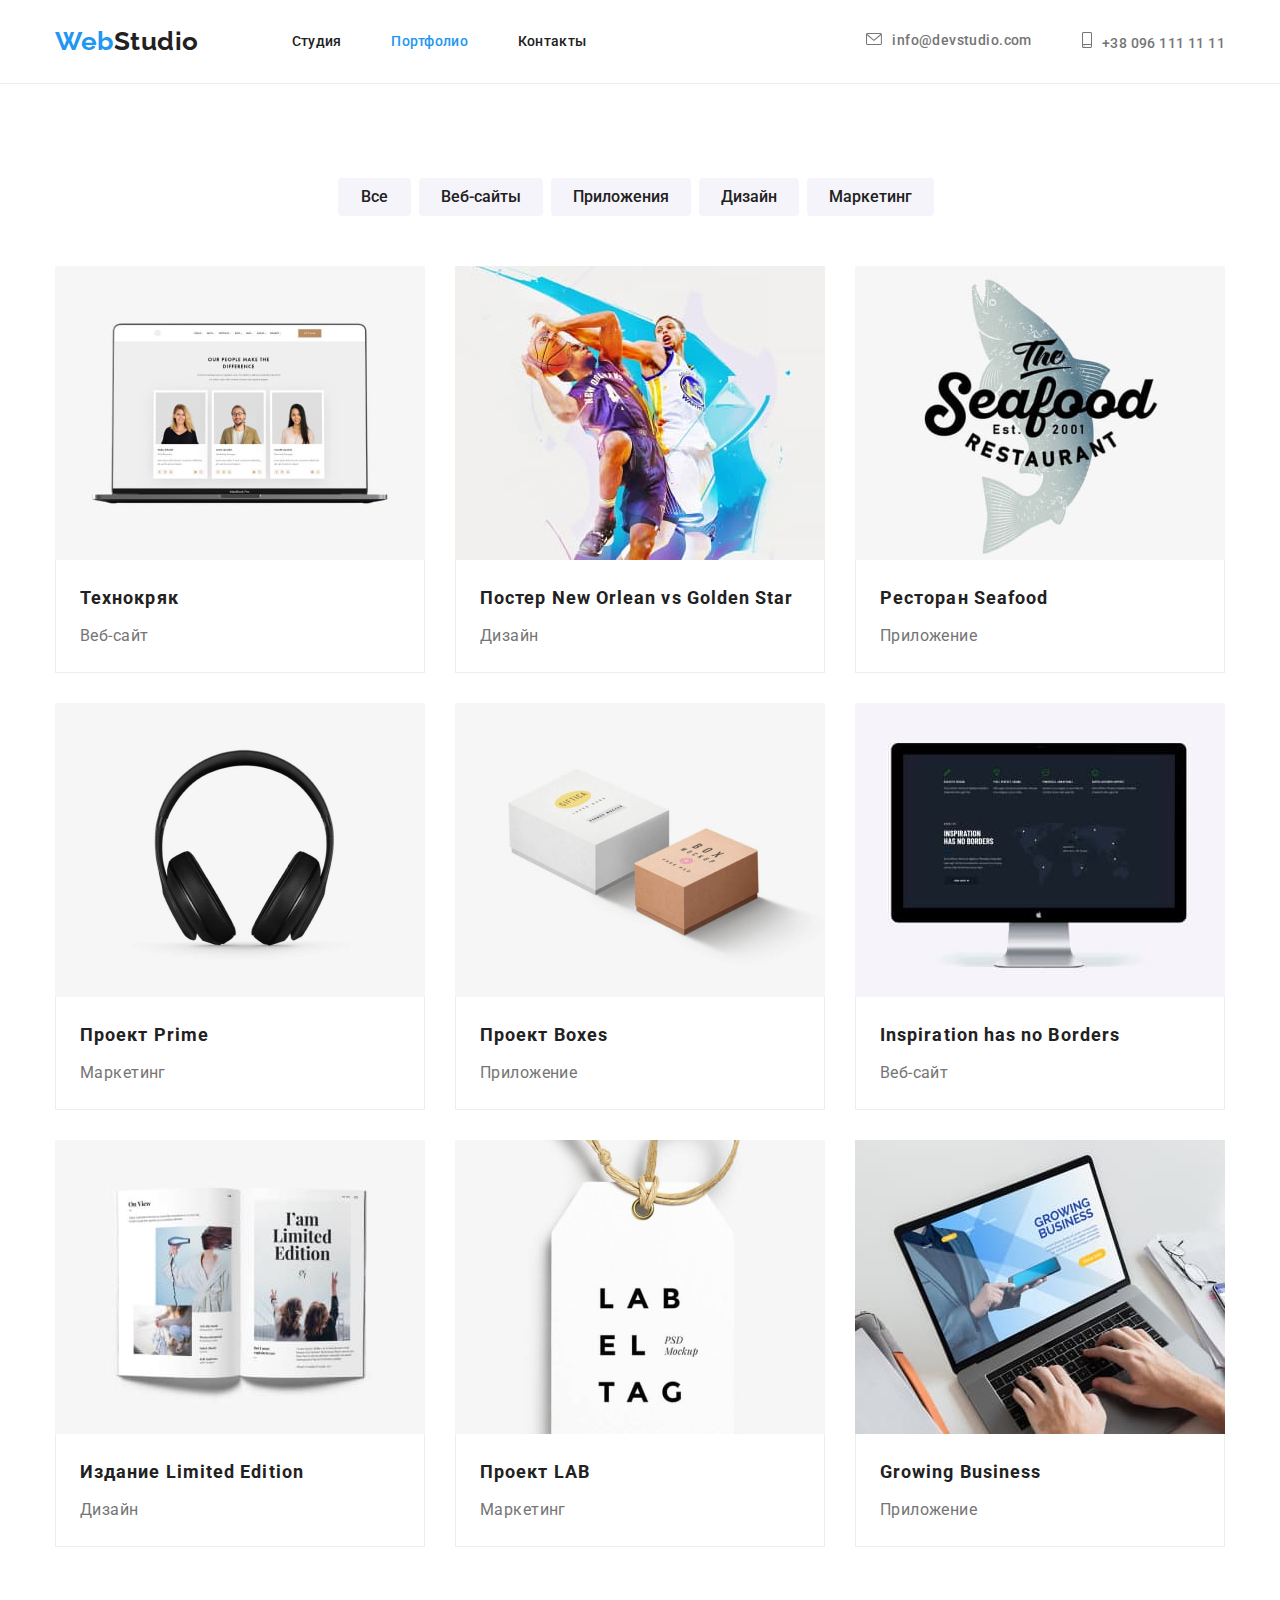
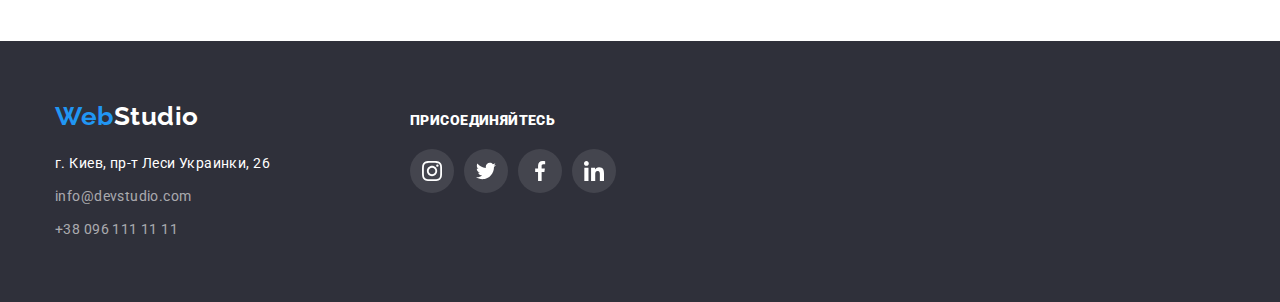
==== commit 95b3b8e0: "Summary (required 6)" ====
--- a/portfolio.html
+++ b/portfolio.html
@@ -32,13 +32,9 @@
         </ul>
         <ul class="contact-list">
           <li class="item">
-            <a class="link"><svg width="16px" height="12px" class="link-icon"><use href="./images/icons.svg#icon-envelope"></use></svg> 
-            <href="mailto:info@devstudio.com">info@devstudio.com</a>
-          </li>
+            <a class="link"><href="mailto:info@devstudio.com"><svg width="16" height="12" class="link-icon"><use href="./images/icons.svg#icon-envelope"></use></svg>info@devstudio.com</a></li>
           <li class="item">
-            <a class="link"><svg width="10px" height="16px" class="link-icon"><use href="./images/icons.svg#icon-smartphone"></use></svg>
-            <href="tel:+380961111111">+38 096 111 11 11</a>
-          </li>
+            <a class="link"><href="tel:+380961111111"><svg width="10" height="16" class="link-icon"><use href="./images/icons.svg#icon-smartphone"></use></svg>+38 096 111 11 11</a></li>
         </ul>
       </nav>
     </header>
--- a/css/styles.css
+++ b/css/styles.css
@@ -136,7 +136,7 @@
 }
 
 .contact-list .link {
-  display: flex;
+  display: block;
   padding-top: 32px;
   padding-bottom: 32px;
   align-items: center;
@@ -145,7 +145,7 @@
   text-decoration: none;
 }
 
-.link .link-icon{
+.link-icon{
   color: var(--primary-text-color);
   margin-right: 10px;
 }
@@ -155,11 +155,11 @@
   color: var(--first-accent-color);
 }
 
-.link .link-icon{
+.link-icon{
   fill: currentColor;
 }
 
-.link .link-icon:hover{
+.link-icon:hover{
 color: var(--first-accent-color);
 }
 
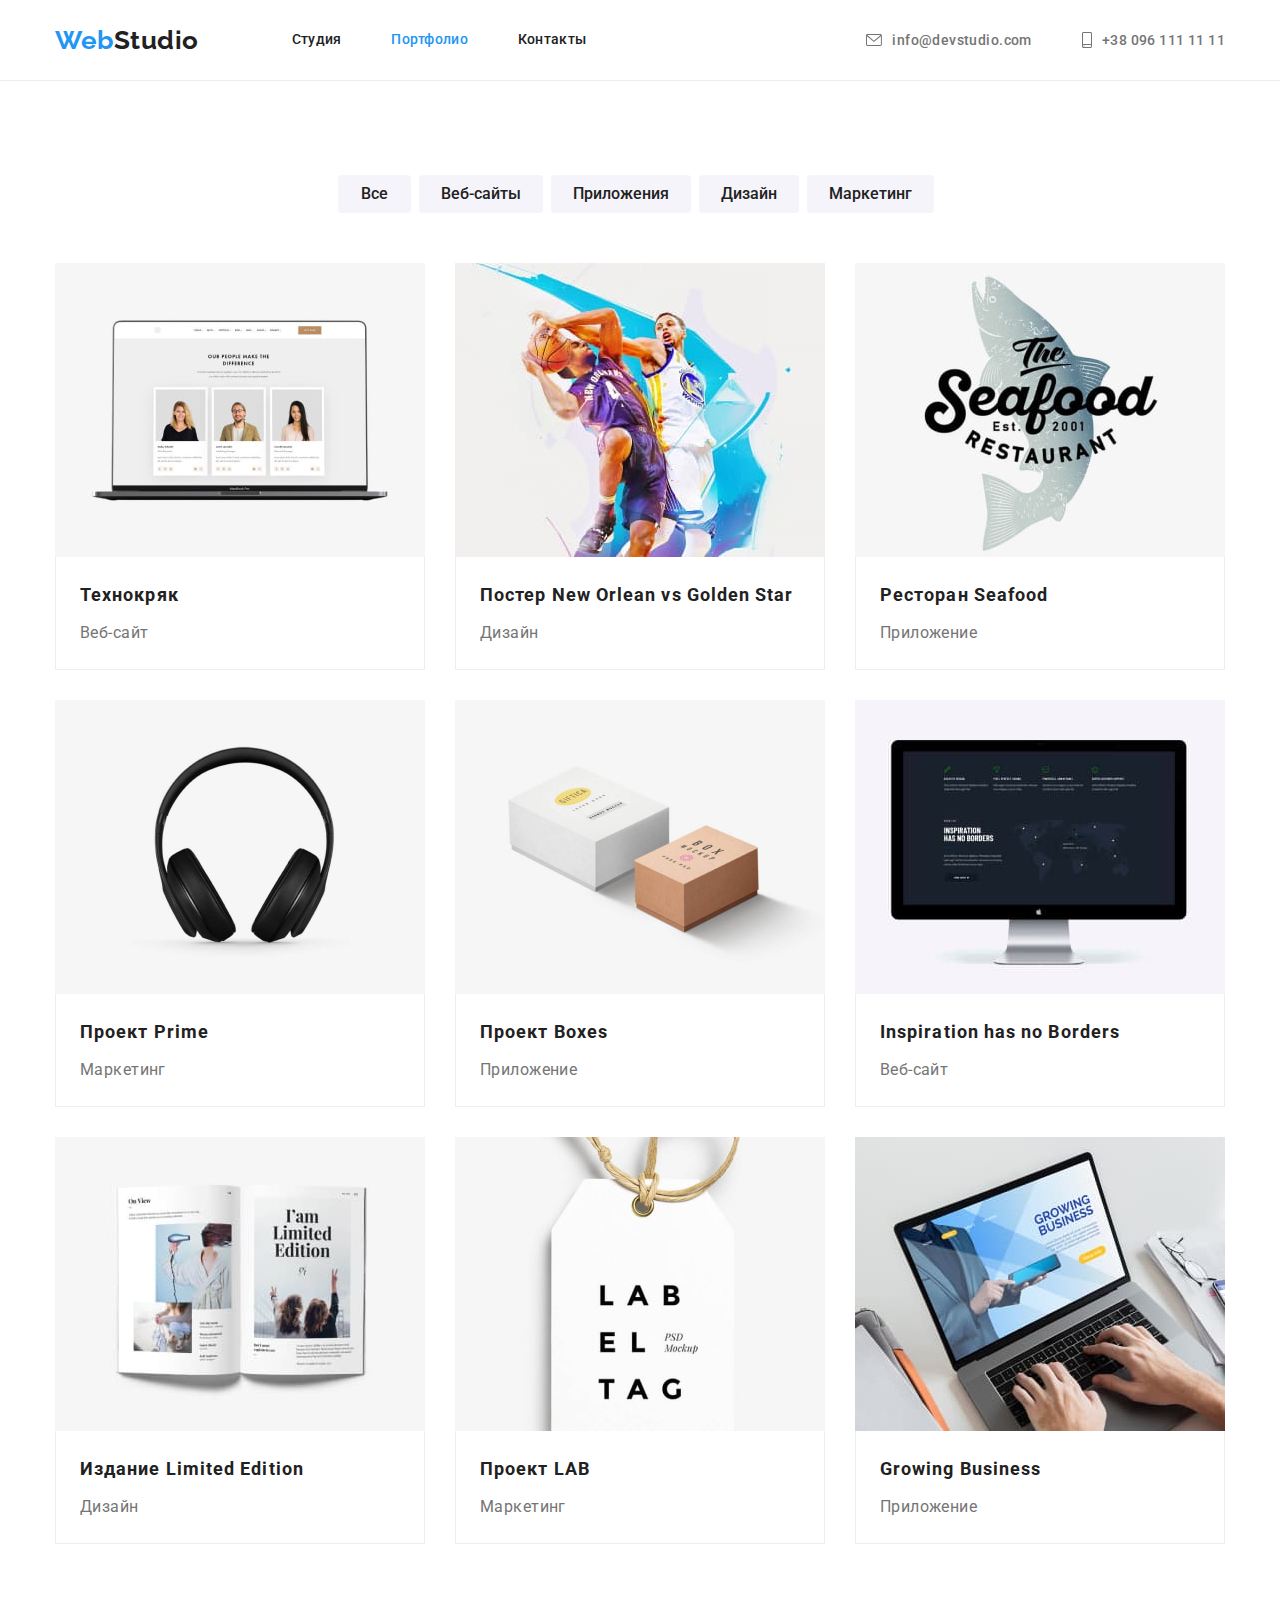
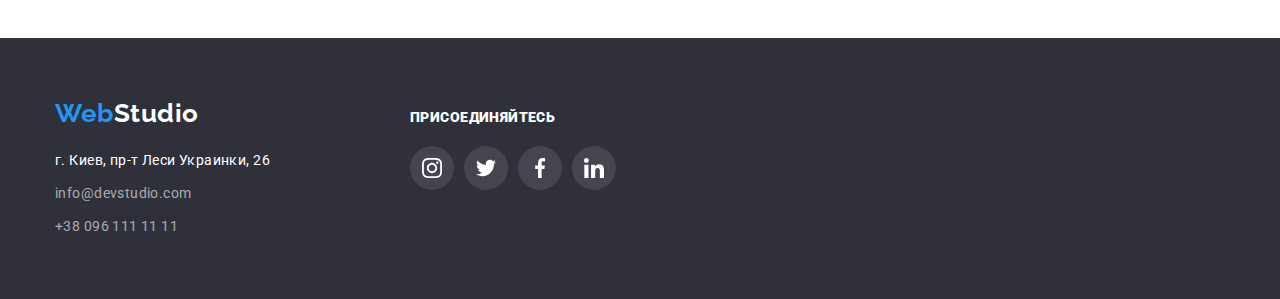
==== commit 8fbbe327: "last commit" ====
--- a/portfolio.html
+++ b/portfolio.html
@@ -32,9 +32,9 @@
         </ul>
         <ul class="contact-list">
           <li class="item">
-            <a class="link"><href="mailto:info@devstudio.com"><svg width="16" height="12" class="link-icon"><use href="./images/icons.svg#icon-envelope"></use></svg>info@devstudio.com</a></li>
+            <a class="link" href="mailto:info@devstudio.com"><svg width="16" height="12" class="link-icon"><use href="./images/icons.svg#icon-envelope"></use></svg>info@devstudio.com</a></li>
           <li class="item">
-            <a class="link"><href="tel:+380961111111"><svg width="10" height="16" class="link-icon"><use href="./images/icons.svg#icon-smartphone"></use></svg>+38 096 111 11 11</a></li>
+            <a class="link" href="tel:+380961111111"><svg width="10" height="16" class="link-icon"><use href="./images/icons.svg#icon-smartphone"></use></svg>+38 096 111 11 11</a></li>
         </ul>
       </nav>
     </header>
--- a/css/styles.css
+++ b/css/styles.css
@@ -136,7 +136,7 @@
 }
 
 .contact-list .link {
-  display: block;
+  display: flex;
   padding-top: 32px;
   padding-bottom: 32px;
   align-items: center;
@@ -146,7 +146,6 @@
 }
 
 .link-icon{
-  color: var(--primary-text-color);
   margin-right: 10px;
 }
 
@@ -157,10 +156,6 @@
 
 .link-icon{
   fill: currentColor;
-}
-
-.link-icon:hover{
-color: var(--first-accent-color);
 }
 
 /* Герой */
@@ -393,7 +388,7 @@
   fill: currentColor;
 }
 
-/* Клиенты */
+/* Постоянные клиенты */
 
 .client-list{
  display: flex;
@@ -402,12 +397,24 @@
 }
 
 .client-logo{
+width: 170px;
+height: 92px;
+}
+
+.client-logo-link{
+  display: flex;
+  align-items: center;
+  justify-content: center;
+  width: 100%;
+  height: 100%;
+
   border: 1px solid var(--icon-color);
   border-radius: 4px;
-}
-
-.client-logo:hover,
-.client-logo:focus{
+  color: var(--icon-color);
+}
+
+.client-logo-link:hover,
+.client-logo-link:focus{
   color: var(--first-accent-color);
   border-color: var(--first-accent-color);
 }
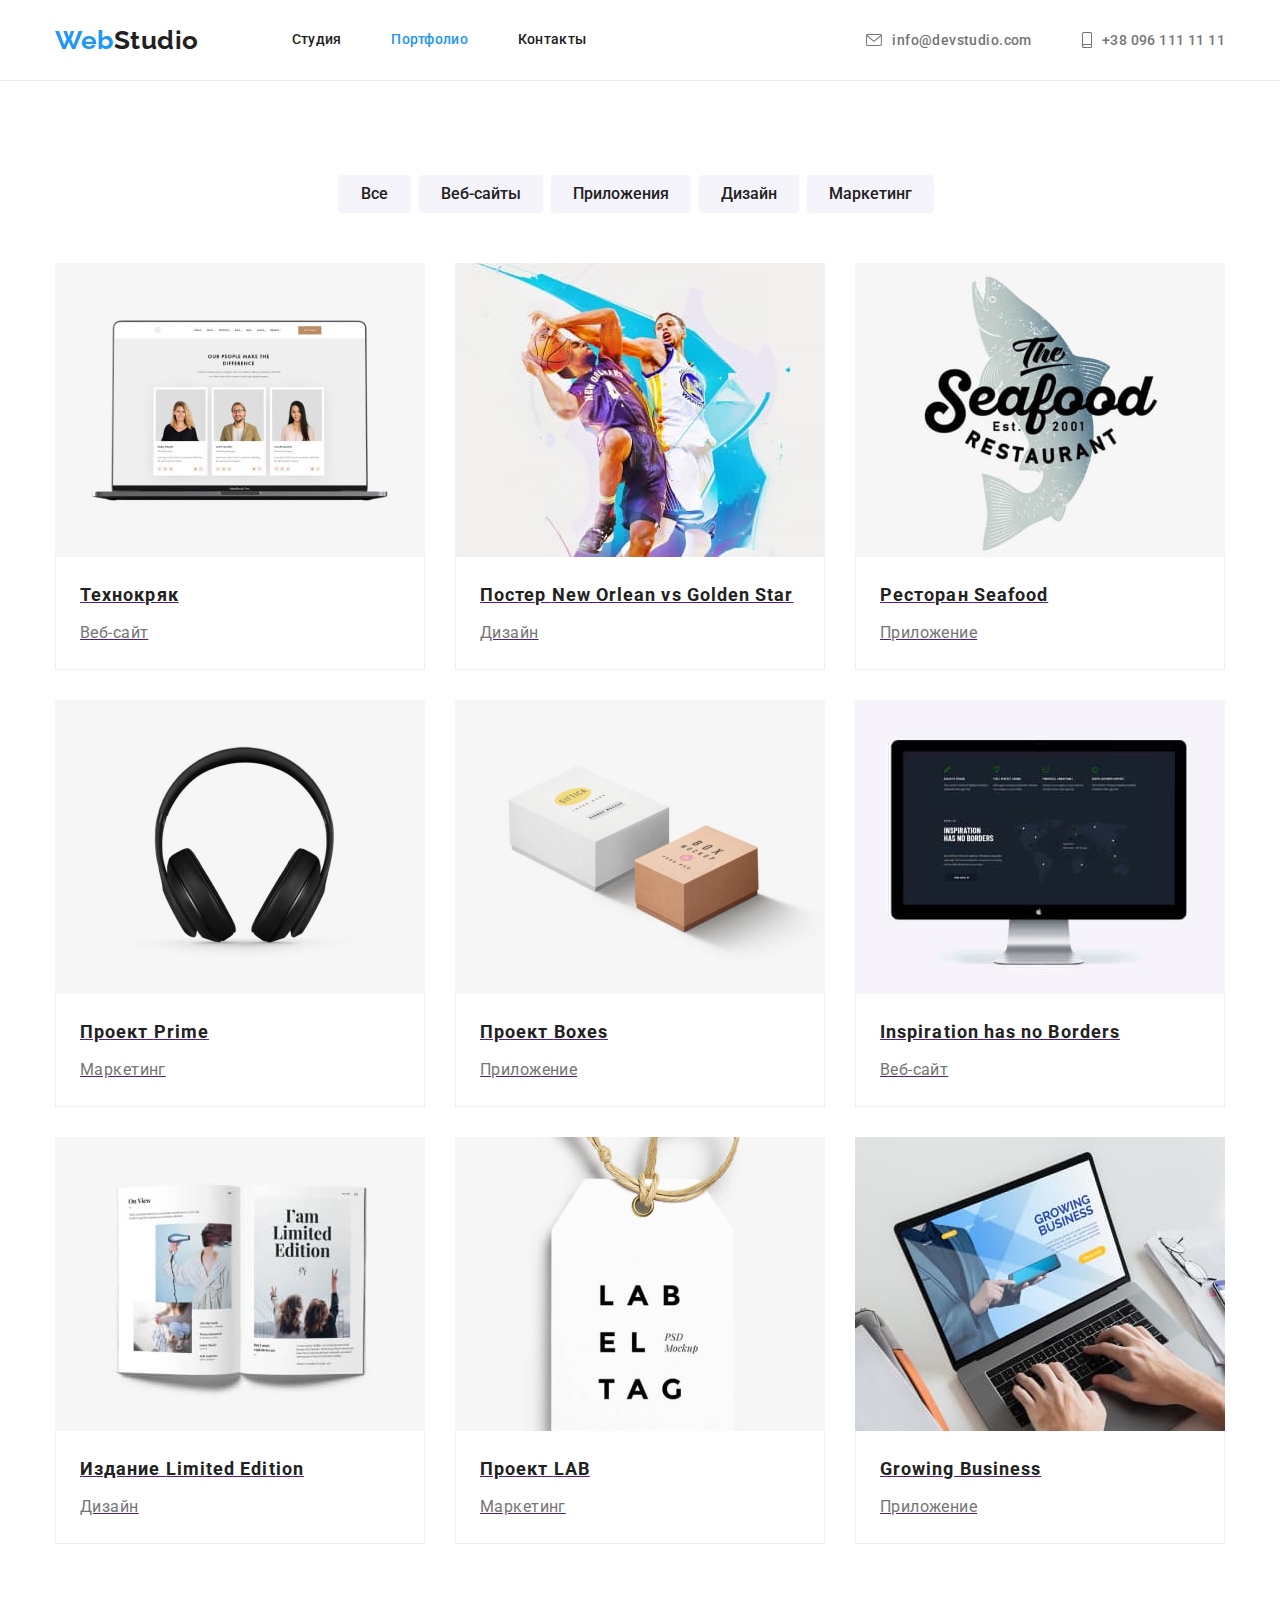
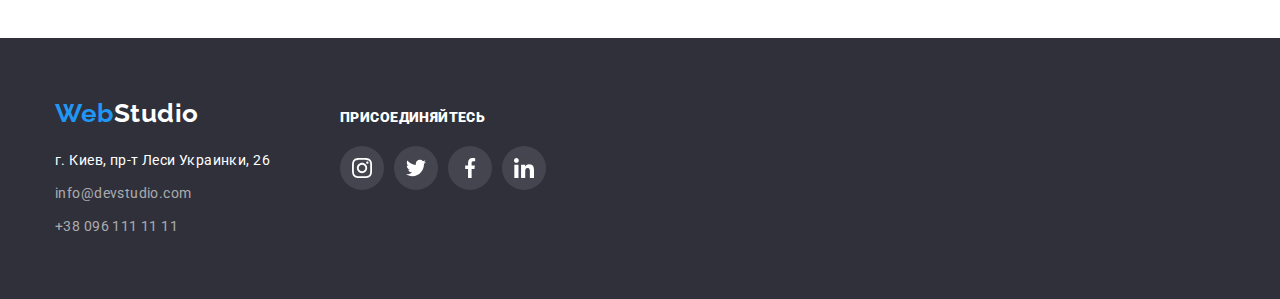
==== commit f0a25e2f: "Commit correction" ====
--- a/portfolio.html
+++ b/portfolio.html
@@ -53,7 +53,7 @@
           </ul>
           <ul class="work-cards">
             <li class="card">
-              <a class="link" href=""
+             <div class="link"><a href=""
                 ><img
                   class="card-image"
                   src="./images/work-cards/tehnokryak.jpg"
@@ -63,9 +63,10 @@
                 <h2 class="title">Технокряк</h2>
                 <p class="text">Веб-сайт</p></a>
               </div>
+            </div>
             </li>
            <li class="card">
-              <a class="link" href=""
+            <div class="link"><a href=""
                 ><img
                   class="card-image"
                   src="./images/work-cards/poster-new-orlean.jpg"
@@ -77,9 +78,10 @@
                 </h2>
                 <p class="text">Дизайн</p></a>
               </div>
-            </li>
-            <li class="card">
-              <a class="link" href=""
+            </div>
+            </li>
+            <li class="card">
+              <div class="link"><a href=""
                 ><img
                   class="card-image"
                   src="./images/work-cards/restaurant-seafood.jpg"
@@ -89,9 +91,10 @@
                 <h2 class="title">Ресторан <span lang="en">Seafood</span></h2>
                 <p class="text">Приложение</p></a>
               </div>
+            </div>
             </li>
           <li class="card">
-              <a class="link" href=""
+            <div class="link"><a href=""
                 ><img
                   class="card-image"
                   src="./images/work-cards/project-prime.jpg"
@@ -101,9 +104,10 @@
                 <h2 class="title">Проект <span lang="en">Prime</span></h2>
                 <p class="text">Маркетинг</p></a>
               </div>
+            </div>
             </li>
           <li class="card">
-              <a class="link" href=""
+            <div class="link"><a href=""
                 ><img
                   class="card-image"
                   src="./images/work-cards/project-boxes.jpg"
@@ -113,9 +117,10 @@
                 <h2 class="title">Проект <span lang="en">Boxes</span></h2>
                 <p class="text">Приложение</p></a>
               </div>
-            </li>
-            <li class="card">
-              <a class="link" href=""
+            </div>
+            </li>
+            <li class="card">
+              <div class="link"><a href=""
                 ><img
                   class="card-image"
                   src="./images/work-cards/inspiration.jpg"
@@ -125,9 +130,10 @@
                 <h2 class="title" lang="en">Inspiration has no Borders</h2>
                 <p class="text">Веб-сайт</p></a>
               </div>
-            </li>
-            <li class="card">
-              <a class="link" href=""
+            </div>
+            </li>
+            <li class="card">
+              <div class="link"><a href=""
                 ><img
                   class="card-image"
                   src="./images/work-cards/limited-edition.jpg"
@@ -139,9 +145,10 @@
                 </h2>
                 <p class="text">Дизайн</p></a>
               </div> 
-            </li>
-            <li class="card">
-              <a class="link" href=""
+            </div>
+            </li>
+            <li class="card">
+              <div class="link"><a href=""
                 ><img
                   class="card-image"
                   src="./images/work-cards/project-lab.jpg"
@@ -151,9 +158,10 @@
                 <h2 class="title">Проект <span lang="en">LAB</span></h2>
                 <p class="text">Маркетинг</p></a>
               </div> 
-            </li>
-            <li class="card">
-              <a class="link" href=""
+            </div>
+            </li>
+            <li class="card">
+              <div class="link"><a href=""
                 ><img
                   class="card-image"
                   src="./images/work-cards/growing-bisiness.jpg"
@@ -162,7 +170,8 @@
                 <div class="card-sign"> 
                 <h2 class="title" lang="en">Growing Business</h2>
                 <p class="text">Приложение</p></a>
-                 </div> 
+                </div>
+              </div> 
             </li>
            </ul>
         </div>
--- a/css/styles.css
+++ b/css/styles.css
@@ -341,6 +341,8 @@
 }
 
 .team .text {
+  margin-bottom: 16px;
+
   color: var(--primary-text-color);
 
   font-size: 16px;
@@ -375,7 +377,6 @@
   color: var(--icon-color);
   background-color: var(--second-accent-color);
   border-radius: 50%;
-  margin-top: 16px;
 }
 
 .social-media-link:hover,
@@ -494,15 +495,15 @@
   box-shadow: 0px 3px 1px rgba(0, 0, 0, 0.1), 0px 1px 2px rgba(0, 0, 0, 0.08), 0px 2px 2px rgba(0, 0, 0, 0.12);
 }
 
-.work-cards .card:hover,
-.work-cards .card:focus{
-  box-shadow: 0px 1px 1px rgba(0, 0, 0, 0.12), 0px 4px 4px rgba(0, 0, 0, 0.06), 1px 4px 6px rgba(0, 0, 0, 0.16)
-}
-
 /* Рабочие карточки */
+
 .work-cards{
   display: flex;
   flex-wrap: wrap;
+}
+
+.work-cards .link{
+  display: block;
 }
 
 .card{
@@ -548,6 +549,11 @@
   text-decoration: none;
 }
 
+.work-cards .link:hover,
+.work-cards .link:focus{
+  box-shadow: 0px 1px 1px rgba(0, 0, 0, 0.12), 0px 4px 4px rgba(0, 0, 0, 0.06), 1px 4px 6px rgba(0, 0, 0, 0.16)
+}
+
 /* Подвал */
 .page-footer{
   padding-top: 60px;
@@ -558,7 +564,6 @@
 .container-footer{
   display: flex;
   align-items: baseline;
-  gap: 70px;
 }
 
 .footer-container{
@@ -617,7 +622,6 @@
 }
 
 .social-icons .title{
-  margin-bottom: 20px;
   color: var(--second-accent-color);
 
   font-weight: 700;
@@ -649,6 +653,7 @@
   color:  var(--second-accent-color);
   background-color: rgba(255, 255, 255, 0.1);
   border-radius: 50%;
+  margin-top: 20px;
 }
 
 .footer-social-media-link:hover,
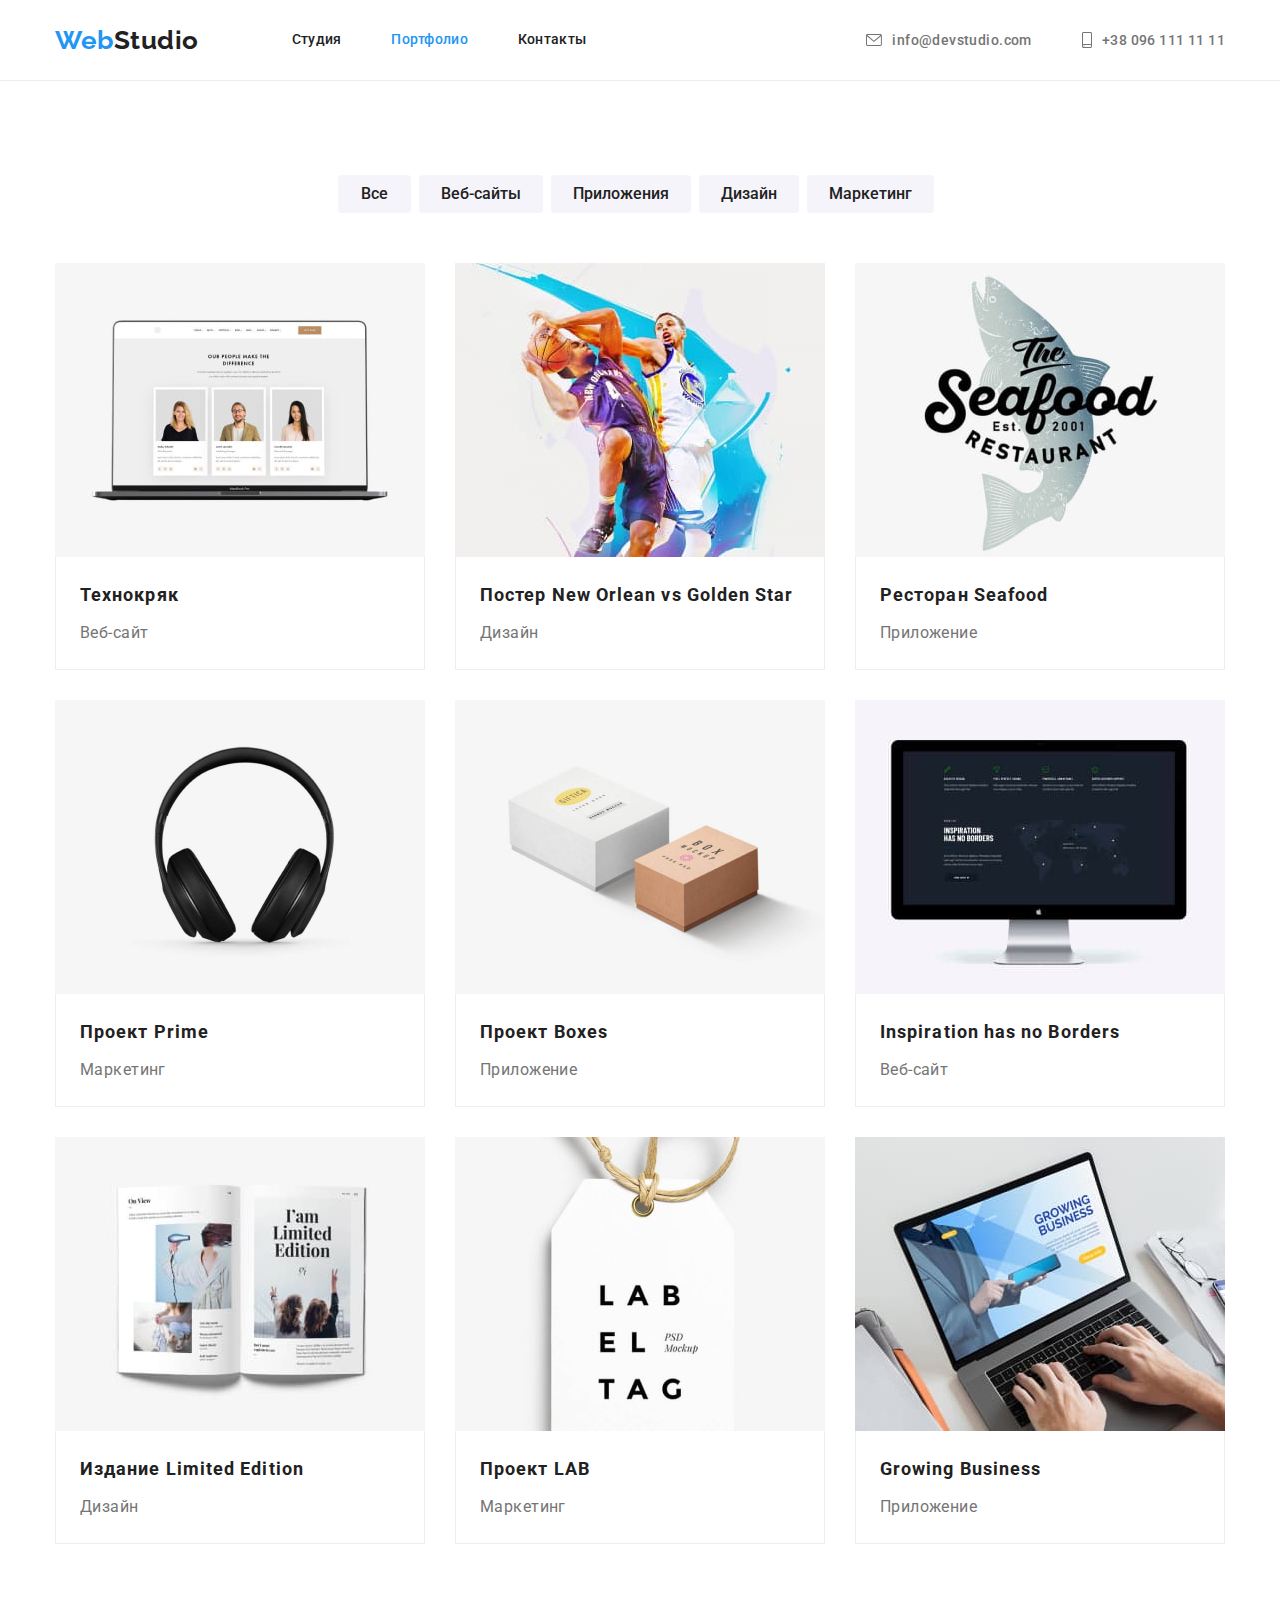
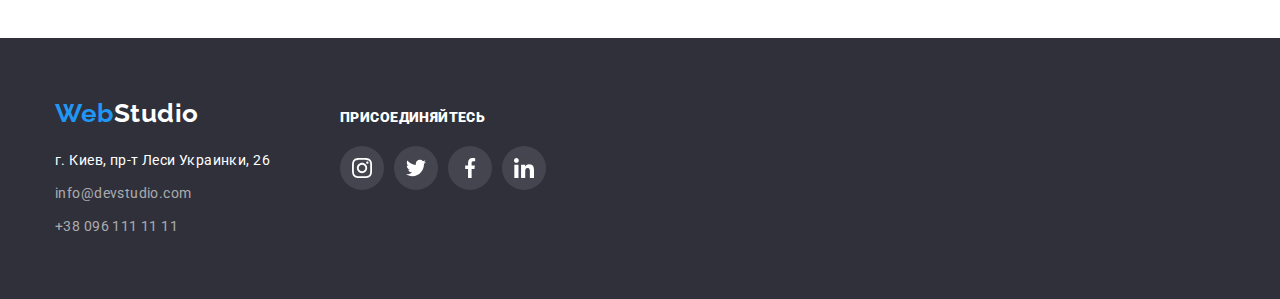
==== commit b66acaa1: "Commit 16" ====
--- a/portfolio.html
+++ b/portfolio.html
@@ -53,7 +53,7 @@
           </ul>
           <ul class="work-cards">
             <li class="card">
-             <div class="link"><a href=""
+             <div class="card-item"><a class="card-link" href=""
                 ><img
                   class="card-image"
                   src="./images/work-cards/tehnokryak.jpg"
@@ -66,7 +66,7 @@
             </div>
             </li>
            <li class="card">
-            <div class="link"><a href=""
+            <div class="card-item"><a class="card-link" href=""
                 ><img
                   class="card-image"
                   src="./images/work-cards/poster-new-orlean.jpg"
@@ -81,7 +81,7 @@
             </div>
             </li>
             <li class="card">
-              <div class="link"><a href=""
+              <div class="card-item"><a class="card-link" href=""
                 ><img
                   class="card-image"
                   src="./images/work-cards/restaurant-seafood.jpg"
@@ -94,7 +94,7 @@
             </div>
             </li>
           <li class="card">
-            <div class="link"><a href=""
+            <div class="card-item"><a class="card-link" href=""
                 ><img
                   class="card-image"
                   src="./images/work-cards/project-prime.jpg"
@@ -107,7 +107,7 @@
             </div>
             </li>
           <li class="card">
-            <div class="link"><a href=""
+            <div class="card-item"><a class="card-link" href=""
                 ><img
                   class="card-image"
                   src="./images/work-cards/project-boxes.jpg"
@@ -120,7 +120,7 @@
             </div>
             </li>
             <li class="card">
-              <div class="link"><a href=""
+              <div class="card-item"><a class="card-link" href=""
                 ><img
                   class="card-image"
                   src="./images/work-cards/inspiration.jpg"
@@ -133,7 +133,7 @@
             </div>
             </li>
             <li class="card">
-              <div class="link"><a href=""
+              <div class="card-item"><a class="card-link" href=""
                 ><img
                   class="card-image"
                   src="./images/work-cards/limited-edition.jpg"
@@ -148,7 +148,7 @@
             </div>
             </li>
             <li class="card">
-              <div class="link"><a href=""
+              <div class="card-item"><a class="card-link" href=""
                 ><img
                   class="card-image"
                   src="./images/work-cards/project-lab.jpg"
@@ -161,7 +161,7 @@
             </div>
             </li>
             <li class="card">
-              <div class="link"><a href=""
+              <div class="card-item"><a class="card-link" href=""
                 ><img
                   class="card-image"
                   src="./images/work-cards/growing-bisiness.jpg"
--- a/css/styles.css
+++ b/css/styles.css
@@ -502,7 +502,7 @@
   flex-wrap: wrap;
 }
 
-.work-cards .link{
+.work-cards .card-item{
   display: block;
 }
 
@@ -518,6 +518,10 @@
 
 .card:nth-last-child(-n + 3){
   margin-bottom: 0px;
+}
+
+.card-link{
+  text-decoration: none;
 }
 
 .work-cards .card-sign{
@@ -536,7 +540,6 @@
   font-size: 18px;
   line-height: 2;
   letter-spacing: 0.06em;
-  text-decoration: none;
 }
 
 .work-cards .text {
@@ -546,7 +549,6 @@
 
   font-size: 16px;
   line-height: 2;
-  text-decoration: none;
 }
 
 .work-cards .link:hover,
